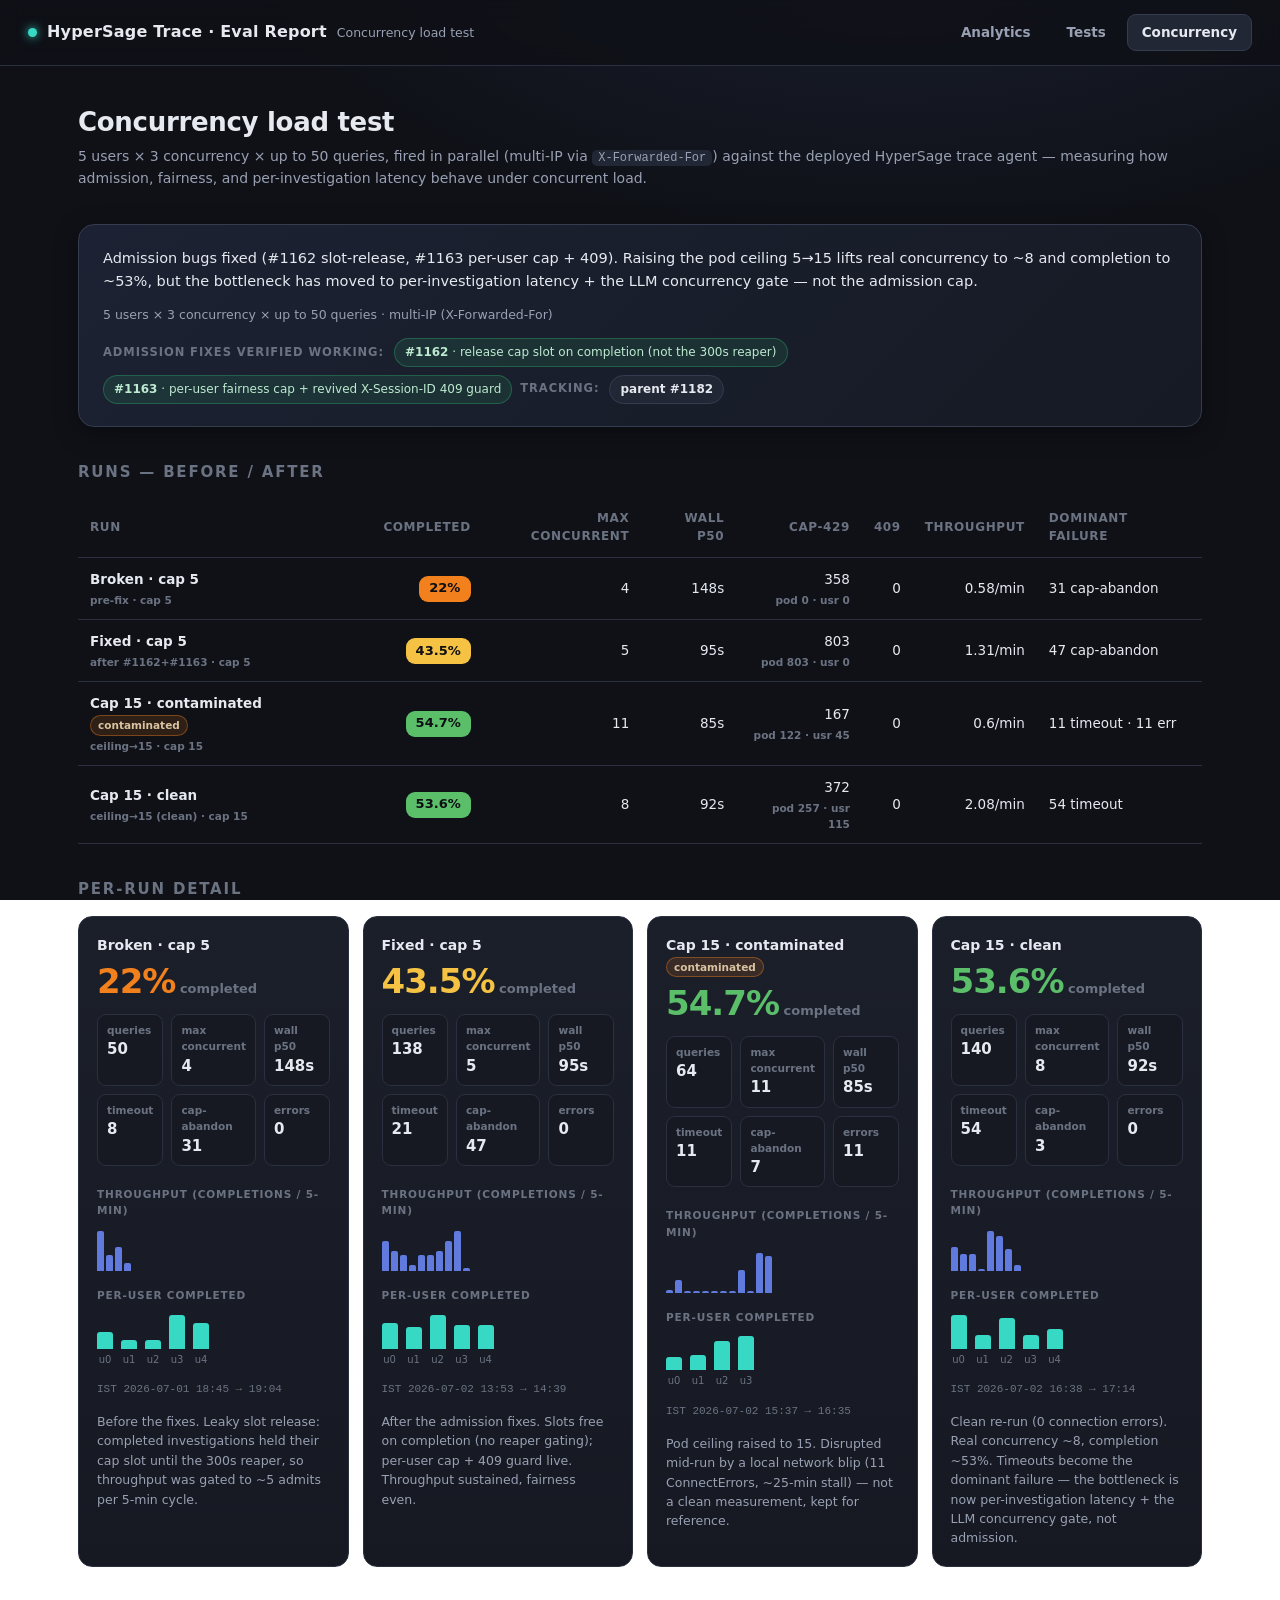
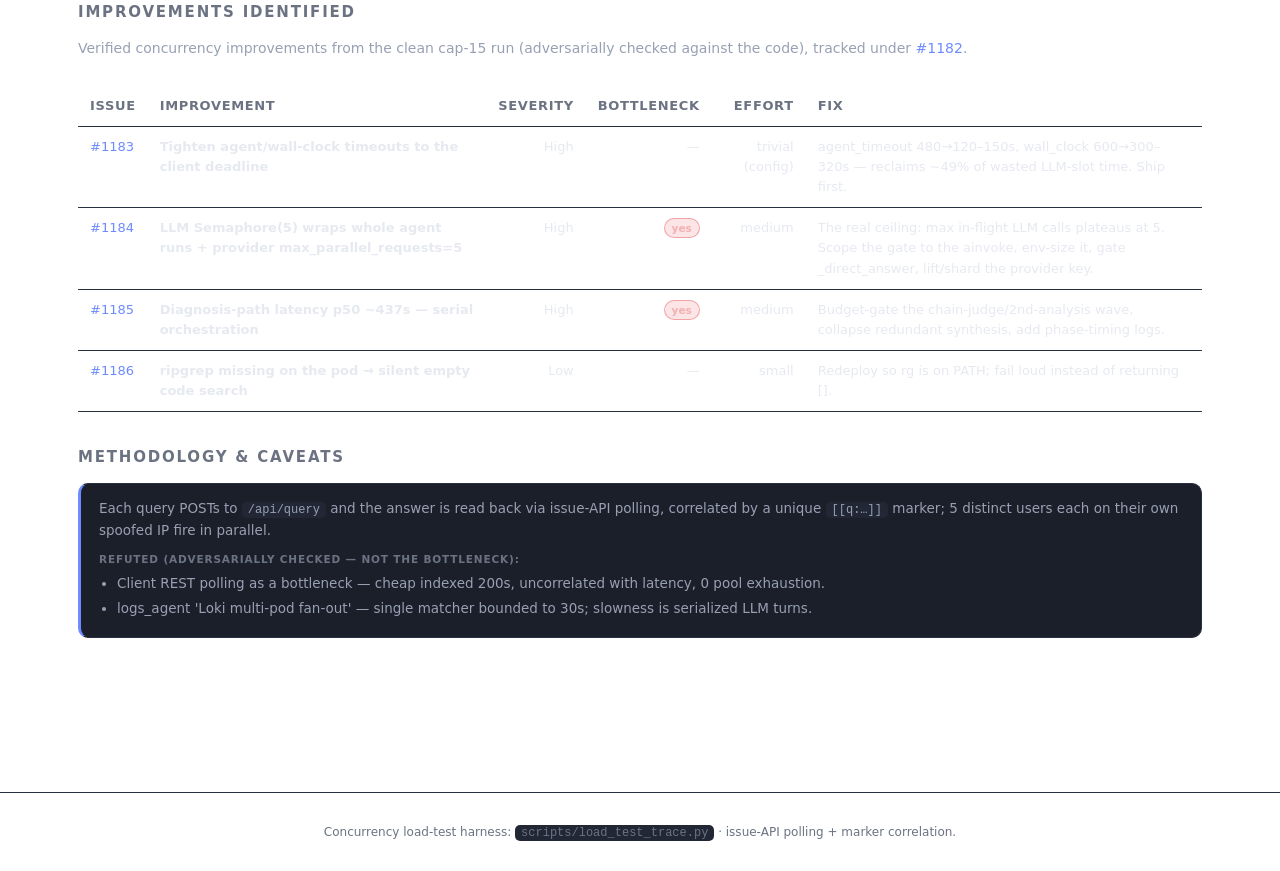
==== concurrency.html @ c591e7a0 "Add Concurrency section to the report site New concurrency.html page + nav link summarizing the 5-us" ====
<!DOCTYPE html>
<html lang="en">
<head>
  <meta charset="utf-8" />
  <meta name="viewport" content="width=device-width, initial-scale=1" />
  <title>Concurrency — HyperSage Trace Eval</title>
  <link rel="stylesheet" href="assets/styles.css" />
</head>
<body>
  <header class="top">
    <div class="brand"><span class="dot"></span><b>HyperSage Trace · Eval Report</b>
      <span class="sub" id="doc-sub">Concurrency load test</span></div>
    <nav>
      <a href="index.html">Analytics</a>
      <a href="tests.html">Tests</a>
      <a href="concurrency.html" class="active">Concurrency</a>
    </nav>
  </header>

  <main id="concurrency">
    <h1 class="page">Concurrency load test</h1>
    <p class="page-sub">5 users × 3 concurrency × up to 50 queries, fired in parallel (multi-IP via
      <code>X-Forwarded-For</code>) against the deployed HyperSage trace agent — measuring how admission,
      fairness, and per-investigation latency behave under concurrent load.</p>

    <section><div id="cc-headline"></div></section>

    <section>
      <h2>Runs — before / after</h2>
      <div id="cc-runs"></div>
    </section>

    <section>
      <h2>Per-run detail</h2>
      <div class="cards" id="cc-detail"></div>
    </section>

    <section>
      <h2>Improvements identified</h2>
      <p class="page-sub" id="cc-improve-sub"></p>
      <div id="cc-improve"></div>
    </section>

    <section>
      <h2>Methodology &amp; caveats</h2>
      <div class="note" id="cc-refuted"></div>
    </section>
  </main>

  <footer class="foot">Concurrency load-test harness: <code>scripts/load_test_trace.py</code> · issue-API polling + marker correlation.</footer>

  <script src="concurrency_data.js"></script>
  <script src="assets/app.js"></script>
</body>
</html>
---- assets/styles.css ----
/* HyperSage Trace — Evaluation Report :: styles */
:root {
  --bg: #0f1117;
  --bg-2: #161922;
  --panel: #1b1f2a;
  --panel-2: #222735;
  --border: #2a3040;
  --border-2: #353c4f;
  --text: #e6e9f0;
  --muted: #98a0b3;
  --faint: #6b7383;
  --accent: #6e8bff;
  --accent-2: #38d9c4;
  --s1: #e5484d; --s2: #f2811d; --s3: #f5c243; --s4: #5bbf6a; --s5: #2fa86b;
  --shadow: 0 6px 24px rgba(0,0,0,.35);
  --radius: 14px;
  --mono: ui-monospace, SFMono-Regular, "SF Mono", Menlo, Consolas, monospace;
  --sans: -apple-system, BlinkMacSystemFont, "Segoe UI", Roboto, Inter, system-ui, sans-serif;
}
* { box-sizing: border-box; }
html, body { margin: 0; padding: 0; }
body {
  font-family: var(--sans);
  background: radial-gradient(1200px 600px at 70% -10%, #1a2030 0%, var(--bg) 55%) fixed;
  color: var(--text);
  line-height: 1.55;
  -webkit-font-smoothing: antialiased;
}
a { color: var(--accent); text-decoration: none; }
a:hover { text-decoration: underline; }

/* ---- header / nav ---- */
header.top {
  position: sticky; top: 0; z-index: 20;
  display: flex; align-items: center; gap: 18px;
  padding: 14px 28px;
  background: rgba(15,17,23,.82);
  backdrop-filter: blur(10px);
  border-bottom: 1px solid var(--border);
}
header.top .brand { display: flex; align-items: baseline; gap: 10px; }
header.top .brand b { font-size: 16px; letter-spacing: .2px; }
header.top .brand .dot { width: 9px; height: 9px; border-radius: 50%; background: var(--accent-2); box-shadow: 0 0 10px var(--accent-2); }
header.top .sub { color: var(--muted); font-size: 12.5px; }
header.top nav { margin-left: auto; display: flex; gap: 6px; }
header.top nav a {
  padding: 7px 14px; border-radius: 9px; color: var(--muted);
  font-size: 13.5px; font-weight: 600; border: 1px solid transparent;
}
header.top nav a:hover { color: var(--text); background: var(--panel); text-decoration: none; }
header.top nav a.active { color: var(--text); background: var(--panel-2); border-color: var(--border-2); }

main { max-width: 1180px; margin: 0 auto; padding: 30px 28px 80px; }
h1.page { font-size: 26px; margin: 6px 0 4px; letter-spacing: -.3px; }
.page-sub { color: var(--muted); margin: 0 0 26px; font-size: 14px; }
section { margin: 34px 0; }
section > h2 { font-size: 15px; text-transform: uppercase; letter-spacing: .12em; color: var(--faint); margin: 0 0 14px; font-weight: 700; }

/* ---- cards ---- */
.cards { display: grid; grid-template-columns: repeat(auto-fit, minmax(170px,1fr)); gap: 14px; }
.card {
  background: linear-gradient(180deg, var(--panel) 0%, var(--bg-2) 100%);
  border: 1px solid var(--border); border-radius: var(--radius); padding: 18px 18px;
}
.card .k { color: var(--muted); font-size: 12.5px; font-weight: 600; }
.card .v { font-size: 30px; font-weight: 750; letter-spacing: -.5px; margin-top: 6px; }
.card .v small { font-size: 14px; color: var(--faint); font-weight: 600; }

/* ---- hero ---- */
.hero {
  display: grid; grid-template-columns: 230px 1fr; gap: 26px; align-items: center;
  background: linear-gradient(135deg, #1c2233 0%, #161a24 100%);
  border: 1px solid var(--border-2); border-radius: 18px; padding: 26px 28px; box-shadow: var(--shadow);
}
.hero .big { font-size: 64px; font-weight: 800; line-height: 1; letter-spacing: -2px; }
.hero .big span { font-size: 24px; color: var(--faint); font-weight: 600; }
.hero .ring { display:flex; flex-direction:column; align-items:center; gap:8px; }
.hero .ring .lbl { color: var(--muted); font-size: 12.5px; font-weight: 600; text-transform: uppercase; letter-spacing:.1em; }
.hero p { margin: 0; color: var(--muted); font-size: 14px; }
.hero .delta { display:inline-flex; align-items:center; gap:8px; margin-top:12px; font-size:13px; color:var(--text);
  background: rgba(91,191,106,.12); border:1px solid rgba(91,191,106,.35); padding:6px 12px; border-radius:999px; }

/* ---- param comparison bars ---- */
.params { display: flex; flex-direction: column; gap: 12px; }
.param-row { display: grid; grid-template-columns: 120px 1fr; gap: 16px; align-items: center; }
.param-row .name { font-weight: 650; font-size: 13.5px; text-transform: capitalize; }
.bars { display: flex; flex-direction: column; gap: 6px; }
.bar { display: grid; grid-template-columns: 96px 1fr 42px; align-items: center; gap: 10px; font-size: 12px; }
.bar .tag { color: var(--faint); }
.bar .track { display: block; height: 9px; background: var(--panel-2); border-radius: 999px; overflow: hidden; }
.bar .fill { display: block; height: 9px; border-radius: 999px; }
.bar .num { text-align: right; font-variant-numeric: tabular-nums; font-weight: 650; }
.legend { display:flex; gap:16px; margin-bottom:14px; font-size:12px; color:var(--muted); }
.legend i { display:inline-block; width:10px; height:10px; border-radius:3px; margin-right:6px; vertical-align:-1px; }

/* ---- distribution ---- */
.dist { display: grid; grid-template-columns: repeat(5,1fr); gap: 12px; align-items: end; height: 200px; }
.dist .col { display:flex; flex-direction:column; align-items:center; justify-content:flex-end; gap:8px; height:100%; }
.dist .col .barv { width: 100%; border-radius: 10px 10px 4px 4px; min-height: 4px; transition: height .3s; }
.dist .col .cnt { font-weight: 700; font-size: 14px; }
.dist .col .star { color: var(--muted); font-size: 12.5px; }

/* ---- channel table ---- */
table.simple { width: 100%; border-collapse: collapse; font-size: 13.5px; }
table.simple th, table.simple td { text-align: left; padding: 10px 12px; border-bottom: 1px solid var(--border); }
table.simple th { color: var(--faint); font-weight: 650; font-size: 12px; text-transform: uppercase; letter-spacing:.05em; }
table.simple td.num, table.simple th.num { text-align: right; font-variant-numeric: tabular-nums; }

.note { background: var(--panel); border: 1px solid var(--border); border-left: 3px solid var(--accent); border-radius: 10px; padding: 14px 18px; color: var(--muted); font-size: 13.5px; }

/* ---- score chips / badges ---- */
.score { display:inline-flex; align-items:center; justify-content:center; min-width: 26px; height: 22px; padding: 0 7px;
  border-radius: 7px; font-weight: 750; font-size: 12.5px; color: #0c0e13; font-variant-numeric: tabular-nums; }
.badge-overall { display:inline-flex; align-items:center; justify-content:center; min-width: 46px; height: 30px; padding: 0 10px;
  border-radius: 9px; font-weight: 800; font-size: 15px; color:#0c0e13; font-variant-numeric: tabular-nums; }
.pill { display:inline-block; padding: 2px 9px; border-radius:999px; font-size:11.5px; font-weight:650; border:1px solid var(--border-2); color: var(--muted); }
.pill.synth { color:#bdead0; background: rgba(47,168,107,.14); border-color: rgba(47,168,107,.4); }
.pill.nc { color:#d9c3a1; background: rgba(242,129,29,.12); border-color: rgba(242,129,29,.32); }

/* ---- tests controls ---- */
.controls { display:flex; gap:12px; align-items:center; flex-wrap:wrap; margin-bottom:16px; }
.controls input[type=search], .controls select {
  background: var(--panel); border: 1px solid var(--border-2); color: var(--text);
  padding: 9px 12px; border-radius: 10px; font-size: 13.5px; font-family: var(--sans); outline: none;
}
.controls input[type=search] { min-width: 280px; flex: 1; }
.controls input[type=search]:focus, .controls select:focus { border-color: var(--accent); }
.controls .count { color: var(--muted); font-size: 13px; margin-left:auto; }

/* ---- tests list ---- */
.tlist { display:flex; flex-direction:column; gap:8px; }
.trow {
  display:grid; grid-template-columns: 150px 1fr auto auto; gap:16px; align-items:center;
  background: var(--panel); border:1px solid var(--border); border-radius:12px; padding:13px 16px; cursor:pointer;
  transition: border-color .15s, transform .05s, background .15s;
}
.trow:hover { border-color: var(--accent); background: var(--panel-2); }
.trow:active { transform: translateY(1px); }
.trow .chan { color: var(--muted); font-size: 12px; font-weight: 650; }
.trow .chan .pill { margin-top:6px; }
.trow .q { font-size: 14px; color: var(--text); overflow:hidden; text-overflow:ellipsis; white-space:nowrap; }
.trow .mini { display:flex; gap:4px; }
.trow .mini .score { min-width:22px; height:20px; font-size:11px; }

/* ---- modal ---- */
.overlay { position: fixed; inset:0; background: rgba(6,8,12,.72); backdrop-filter: blur(4px); z-index:50;
  display:none; align-items:flex-start; justify-content:center; padding: 40px 20px; overflow-y:auto; }
.overlay.open { display:flex; }
.modal {
  width: min(1080px, 100%); background: var(--bg-2); border:1px solid var(--border-2);
  border-radius: 18px; box-shadow: var(--shadow); overflow:hidden; animation: pop .16s ease-out;
}
@keyframes pop { from { transform: translateY(10px) scale(.99); opacity:0; } to { transform:none; opacity:1; } }
.modal .mhead { display:flex; align-items:flex-start; gap:16px; padding: 22px 26px 18px; border-bottom:1px solid var(--border); }
.modal .mhead .qtext { font-size: 16px; font-weight: 600; white-space: pre-wrap; word-break: break-word; }
.modal .mhead .meta { color: var(--muted); font-size: 12.5px; margin-top: 8px; display:flex; gap:10px; flex-wrap:wrap; align-items:center; }
.modal .close { margin-left:auto; flex:none; background: var(--panel-2); border:1px solid var(--border-2); color:var(--text);
  width:34px; height:34px; border-radius:9px; cursor:pointer; font-size:18px; line-height:1; }
.modal .close:hover { background: var(--s1); color:#fff; border-color: var(--s1); }
.modal .mbody { padding: 22px 26px 28px; }
.compare { display:grid; grid-template-columns: 1fr 1fr; gap:18px; }
.col-box { background: var(--panel); border:1px solid var(--border); border-radius:12px; overflow:hidden; }
.col-box .ch { display:flex; align-items:center; gap:8px; padding:11px 16px; border-bottom:1px solid var(--border); font-weight:700; font-size:13px; }
.col-box .ch .dot { width:8px;height:8px;border-radius:50%; }
.col-box .body { padding: 14px 16px; font-size: 13.5px; max-height: 460px; overflow-y:auto; }
.md { word-break: break-word; }
.md h1,.md h2,.md h3 { font-size: 15px; margin: 14px 0 6px; }
.md table { border-collapse: collapse; width:100%; font-size:12px; margin:8px 0; }
.md th,.md td { border:1px solid var(--border-2); padding:5px 8px; text-align:left; }
.md code { background: var(--panel-2); padding:1px 5px; border-radius:5px; font-family:var(--mono); font-size:12px; }
.md pre { background:#0c0e14; border:1px solid var(--border); border-radius:8px; padding:12px; overflow-x:auto; }
.md pre code { background:none; padding:0; }
.md p { margin: 8px 0; }
.devmsg { padding: 10px 0; border-bottom:1px dashed var(--border); }
.devmsg:last-child { border-bottom:none; }
.devmsg .who { font-size:11px; font-weight:700; color:var(--muted); text-transform:uppercase; letter-spacing:.05em; margin-bottom:4px; }
.devmsg .who.bot { color: var(--accent); }
.empty { color: var(--faint); font-style: italic; padding: 8px 0; }

/* ---- ratings grid in modal ---- */
.ratings { margin-top: 22px; display:grid; grid-template-columns: 1fr 1fr; gap:12px; }
.rcard { background: var(--panel); border:1px solid var(--border); border-radius:12px; padding:14px 16px; }
.rcard .rh { display:flex; align-items:center; gap:10px; }
.rcard .rh .nm { font-weight:700; font-size:13.5px; text-transform:capitalize; }
.rcard .reason { color: var(--muted); font-size:13px; margin-top:8px; }
.rcard.full { grid-column: 1 / -1; }

footer.foot { color: var(--faint); font-size: 12px; text-align:center; padding: 30px; border-top:1px solid var(--border); margin-top:40px; }

@media (max-width: 820px) {
  .hero { grid-template-columns: 1fr; text-align:center; }
  .compare, .ratings { grid-template-columns: 1fr; }
  .trow { grid-template-columns: 1fr auto; }
  .trow .mini { display:none; }
}

/* ===================== multi-run / versioning ===================== */
.runbar { display:flex; align-items:center; gap:10px; flex-wrap:wrap; margin: 0 0 22px;
  background: var(--panel); border:1px solid var(--border); border-radius:12px; padding:10px 14px; }
.runbar .rb-lab { font-size:12px; text-transform:uppercase; letter-spacing:.1em; color:var(--faint); font-weight:700; }
.runbar .rb-vs { font-size:12.5px; color:var(--muted); }
.runbar .rb-sel { background: var(--panel-2); border:1px solid var(--border-2); color:var(--text);
  padding:7px 11px; border-radius:9px; font-size:13px; font-family:var(--sans); outline:none; cursor:pointer; }
.runbar .rb-sel:focus { border-color: var(--accent); }
.runbar .rb-hint { margin-left:auto; font-size:12px; color:var(--faint); }

.hero .ring .runtag { font-size:11px; color:var(--muted); font-weight:600; margin-top:2px; }
.hero .delta.flat { background: rgba(152,160,179,.10); border-color: var(--border-2); color: var(--muted); }
.cdelta { margin-top:8px; }

/* delta chips */
.dlt { display:inline-flex; align-items:center; gap:3px; font-size:12px; font-weight:750; font-variant-numeric:tabular-nums;
  padding:2px 8px; border-radius:999px; border:1px solid var(--border-2); white-space:nowrap; }
.dlt.up { color:#bdead0; background: rgba(47,168,107,.15); border-color: rgba(47,168,107,.42); }
.dlt.down { color:#f3b0b3; background: rgba(229,72,77,.13); border-color: rgba(229,72,77,.4); }
.dlt.flat { color: var(--muted); background: rgba(152,160,179,.10); }

/* trend table */
table.trend td, table.trend th { padding:9px 12px; vertical-align:middle; }
table.trend td.cap { text-transform:capitalize; }
table.trend .thsub { display:block; color:var(--faint); font-size:10.5px; font-weight:600; letter-spacing:0; text-transform:none; margin-top:2px; }
table.trend td.selcol, table.trend th.selcol { background: rgba(110,139,255,.08); }
table.trend th.selcol { border-bottom-color: var(--accent); }

/* tests row: delta column (later rule overrides the base 4-col grid, non-destructively) */
.trow { grid-template-columns: 150px 1fr auto auto auto; }
.trow .tdelta { display:flex; justify-content:flex-end; min-width:74px; }

/* modal version tabs */
.vtabs { display:flex; align-items:center; gap:8px; padding:12px 26px; border-bottom:1px solid var(--border); background: var(--panel); flex-wrap:wrap; }
.vtabs .vtabs-lab { font-size:10.5px; text-transform:uppercase; letter-spacing:.12em; color:var(--faint); font-weight:700; order:-1; margin-right:2px; }
.vtab { display:flex; align-items:center; gap:8px; background: var(--bg-2); border:1px solid var(--border-2); color:var(--muted);
  padding:6px 12px; border-radius:9px; cursor:pointer; font-size:12.5px; font-family:var(--sans); font-weight:650; }
.vtab:hover { color:var(--text); border-color: var(--accent); }
.vtab.on { color:var(--text); background: var(--panel-2); border-color: var(--accent); }
.vtab b { font-weight:800; font-variant-numeric:tabular-nums; }

@media (max-width: 820px) {
  .trow { grid-template-columns: 1fr auto; }
  .trow .mini, .trow .tdelta { display:none; }
}

/* ===================== concurrency section ===================== */
code { background: var(--panel-2); padding: 1px 6px; border-radius: 5px; font-family: var(--mono); font-size: 12px; }
.faintx { color: var(--faint); }
.cc-hero { background: linear-gradient(135deg,#1c2233 0%,#161a24 100%); border:1px solid var(--border-2);
  border-radius:16px; padding:22px 24px; box-shadow: var(--shadow); }
.cc-hero p { margin:0 0 12px; font-size:14.5px; color: var(--text); line-height:1.6; }
.cc-meta { color: var(--muted); font-size:12.5px; margin-bottom:14px; }
.cc-chips { display:flex; flex-wrap:wrap; gap:8px; align-items:center; }
.cc-chips .cc-lab { color: var(--faint); font-size:11.5px; font-weight:700; text-transform:uppercase; letter-spacing:.08em; margin-right:2px; }
.chip-ok { font-size:12px; padding:4px 10px; border-radius:999px; color:#bdead0; background:rgba(47,168,107,.14); border:1px solid rgba(47,168,107,.4); }
.chip-parent { font-size:12px; padding:4px 10px; border-radius:999px; background:var(--panel-2); border:1px solid var(--border-2); }
.chip-ok a, .chip-parent a { color: inherit; font-weight:700; }

table.cc-runs td, table.cc-runs th { padding:11px 12px; vertical-align:middle; }
table.cc-runs .thsub, .cc-card .thsub { display:block; color:var(--faint); font-size:10.5px; font-weight:600; text-transform:none; letter-spacing:0; margin-top:2px; }
.tagx { display:inline-block; padding:1px 7px; border-radius:999px; font-size:10.5px; font-weight:700; border:1px solid var(--border-2); color:var(--muted); }
.tagx.warn { color:#d9c3a1; background:rgba(242,129,29,.14); border-color:rgba(242,129,29,.4); }
.tagx.hot { color:#f3b0b3; background:rgba(229,72,77,.14); border-color:rgba(229,72,77,.42); }

.cc-card { display:flex; flex-direction:column; gap:6px; }
.cc-card-h { font-size:14px; }
.cc-big { font-size:34px; font-weight:800; letter-spacing:-1px; line-height:1; margin:2px 0 6px; }
.cc-big span { font-size:13px; color:var(--faint); font-weight:600; letter-spacing:0; }
.cc-stats { display:grid; grid-template-columns:repeat(3,1fr); gap:8px; margin:4px 0; }
.sx { background:var(--bg-2); border:1px solid var(--border); border-radius:9px; padding:7px 9px; }
.sx .sk { color:var(--faint); font-size:10.5px; font-weight:600; }
.sx .sv { font-size:15px; font-weight:750; font-variant-numeric:tabular-nums; }
.cc-sub2 { color:var(--faint); font-size:10.5px; text-transform:uppercase; letter-spacing:.08em; font-weight:700; margin:10px 0 5px; }
.spark { display:inline-flex; align-items:flex-end; gap:2px; height:42px; }
.spark i { display:block; width:7px; border-radius:2px 2px 0 0; background:var(--accent); opacity:.85; }
.pu-row { display:flex; gap:8px; align-items:flex-end; }
.pu { display:flex; flex-direction:column; align-items:center; gap:3px; }
.pu i { display:block; width:16px; border-radius:3px 3px 0 0; background:var(--accent-2); }
.pu em { color:var(--faint); font-size:10px; font-style:normal; }
.cc-win { color:var(--faint); font-size:11px; margin-top:8px; font-family:var(--mono); }
.cc-note { color:var(--muted); font-size:12.5px; margin:8px 0 0; line-height:1.55; }
table.cc-improve td, table.cc-improve th { padding:10px 12px; vertical-align:top; font-size:13px; }
.cc-ref { margin:6px 0 0; padding-left:18px; }
.cc-ref li { margin:4px 0; }
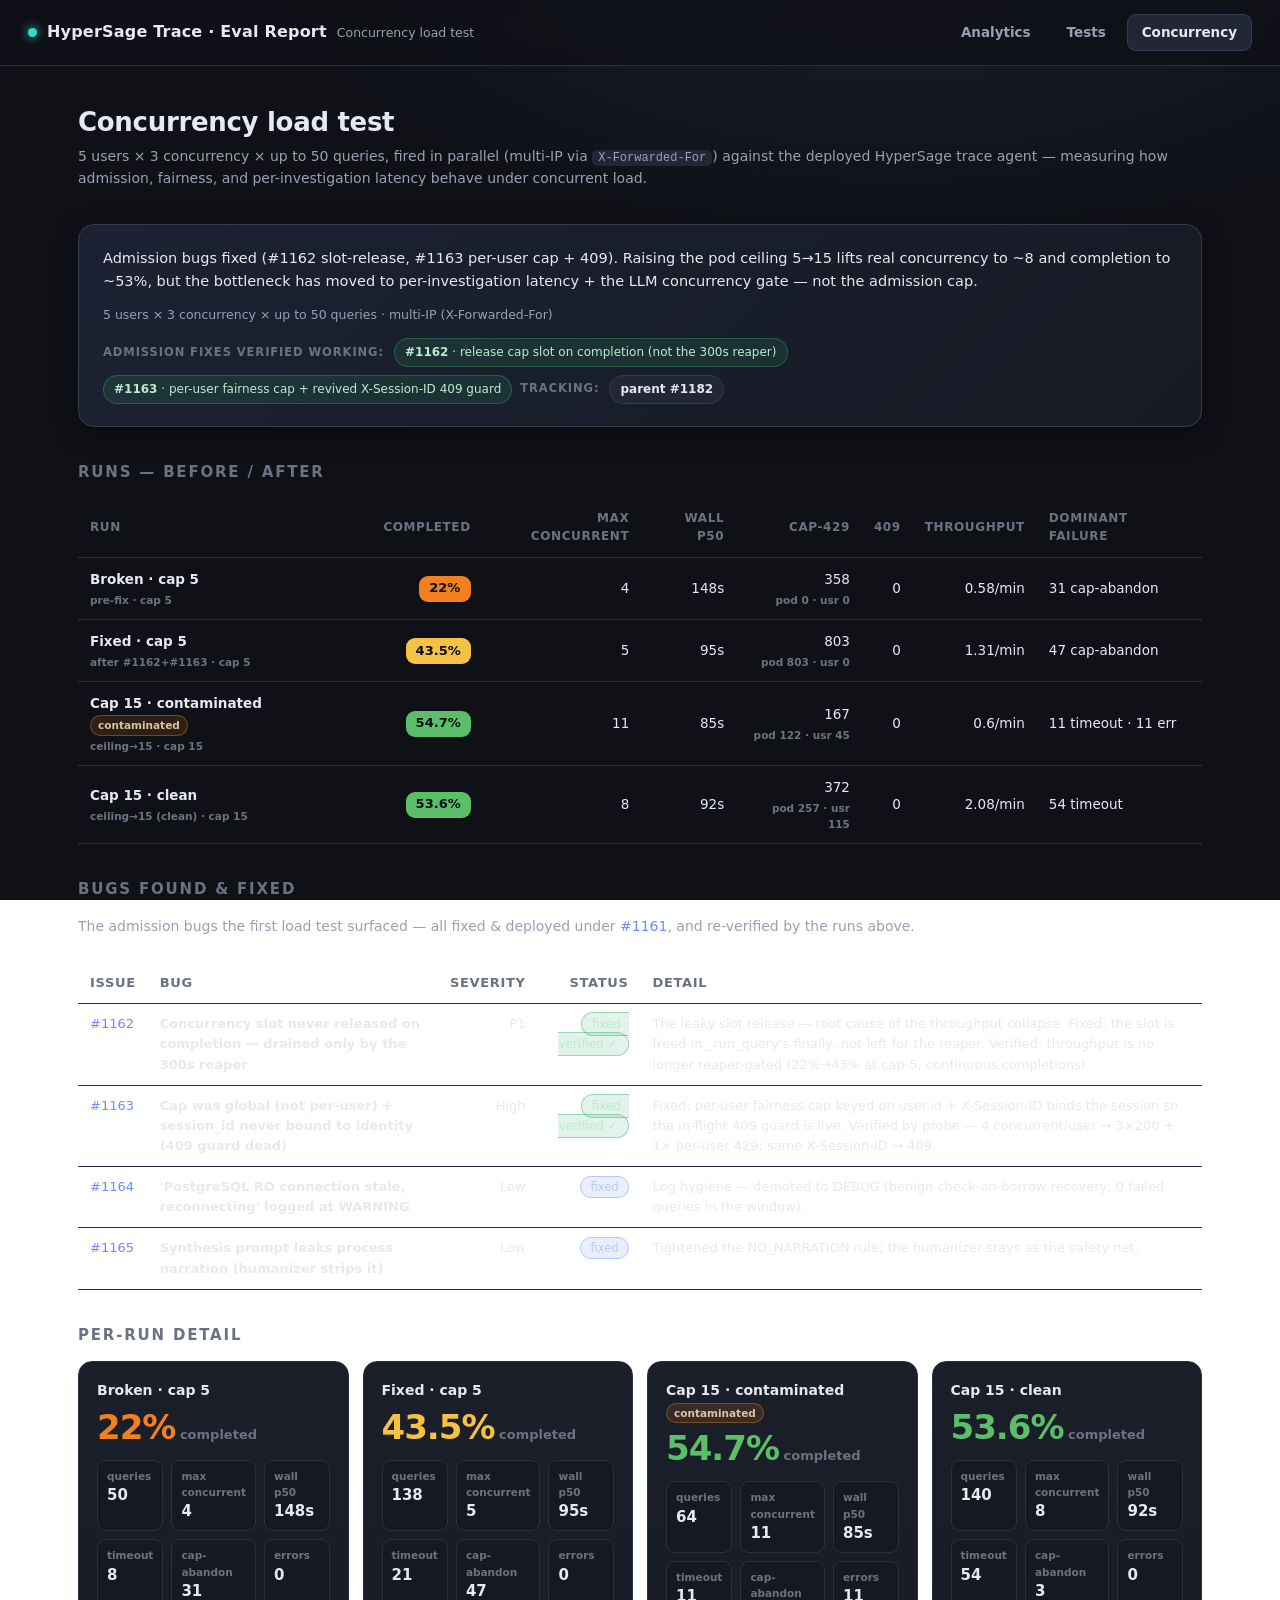
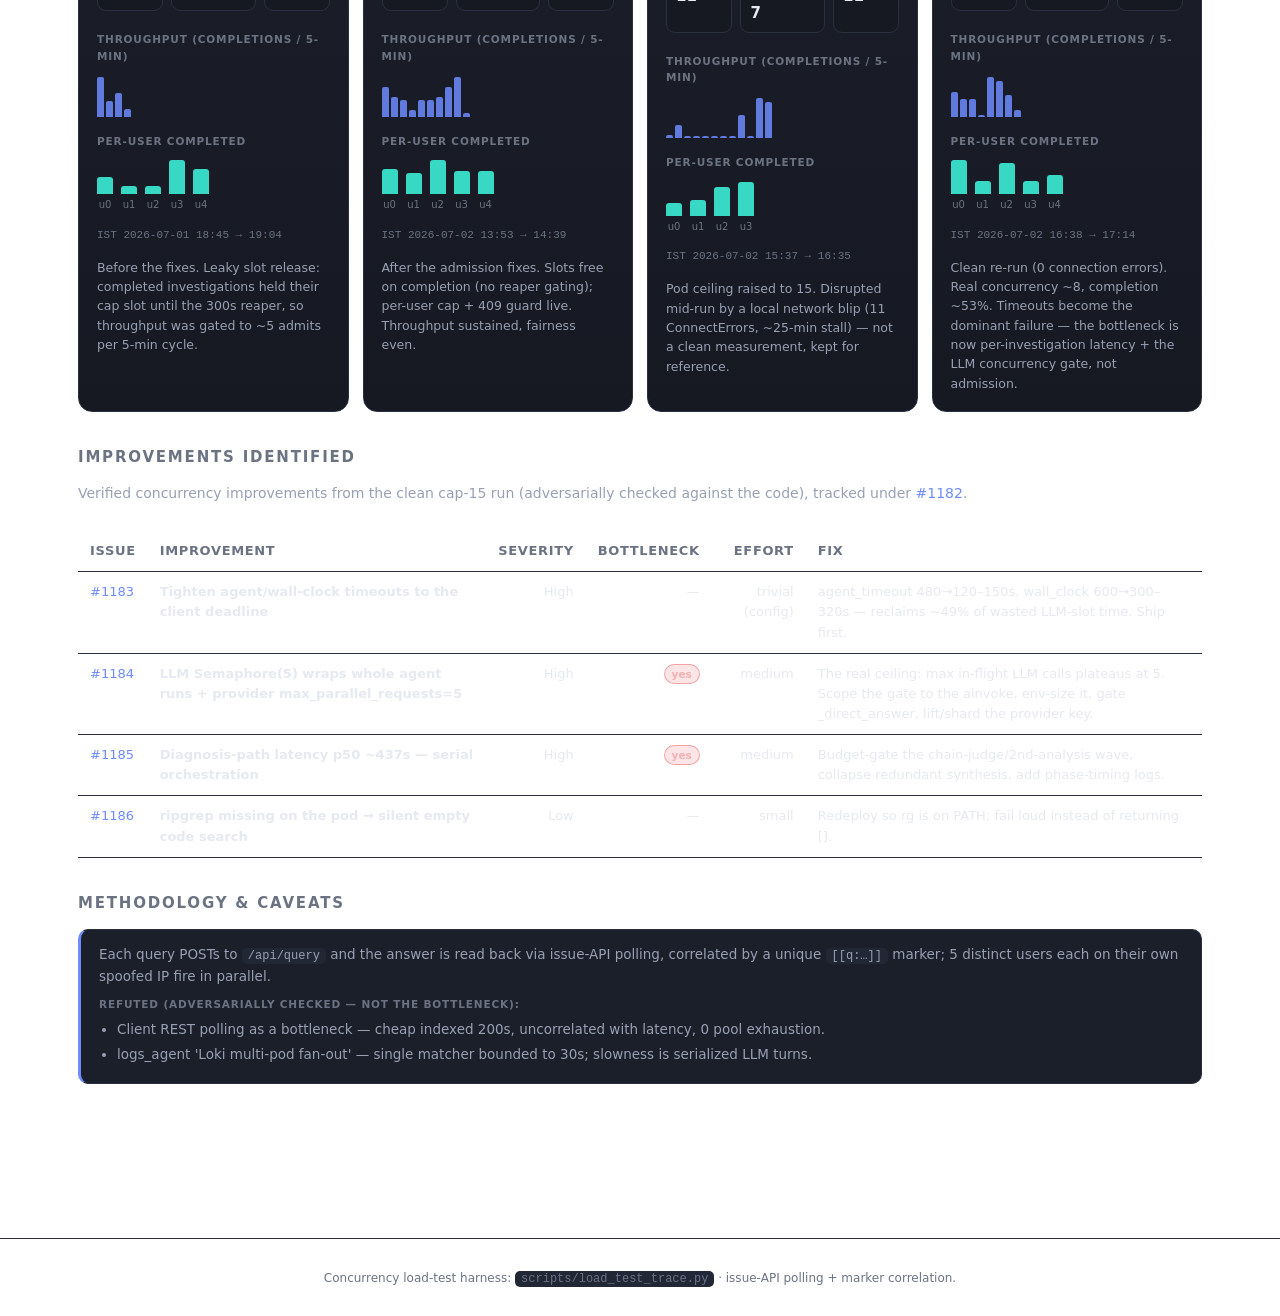
==== commit 139a603b: "Concurrency page: add 'Bugs found & fixed' section (#1161: #1162-1165) Show the admission bugs the l" ====
--- a/concurrency.html
+++ b/concurrency.html
@@ -31,6 +31,12 @@
     </section>
 
     <section>
+      <h2>Bugs found &amp; fixed</h2>
+      <p class="page-sub" id="cc-fixed-sub"></p>
+      <div id="cc-fixed"></div>
+    </section>
+
+    <section>
       <h2>Per-run detail</h2>
       <div class="cards" id="cc-detail"></div>
     </section>
--- a/assets/styles.css
+++ b/assets/styles.css
@@ -279,3 +279,4 @@
 table.cc-improve td, table.cc-improve th { padding:10px 12px; vertical-align:top; font-size:13px; }
 .cc-ref { margin:6px 0 0; padding-left:18px; }
 .cc-ref li { margin:4px 0; }
+.chip-fixed { font-size:11.5px; padding:3px 9px; border-radius:999px; color:#bdc8ea; background:rgba(110,139,255,.14); border:1px solid rgba(110,139,255,.4); }
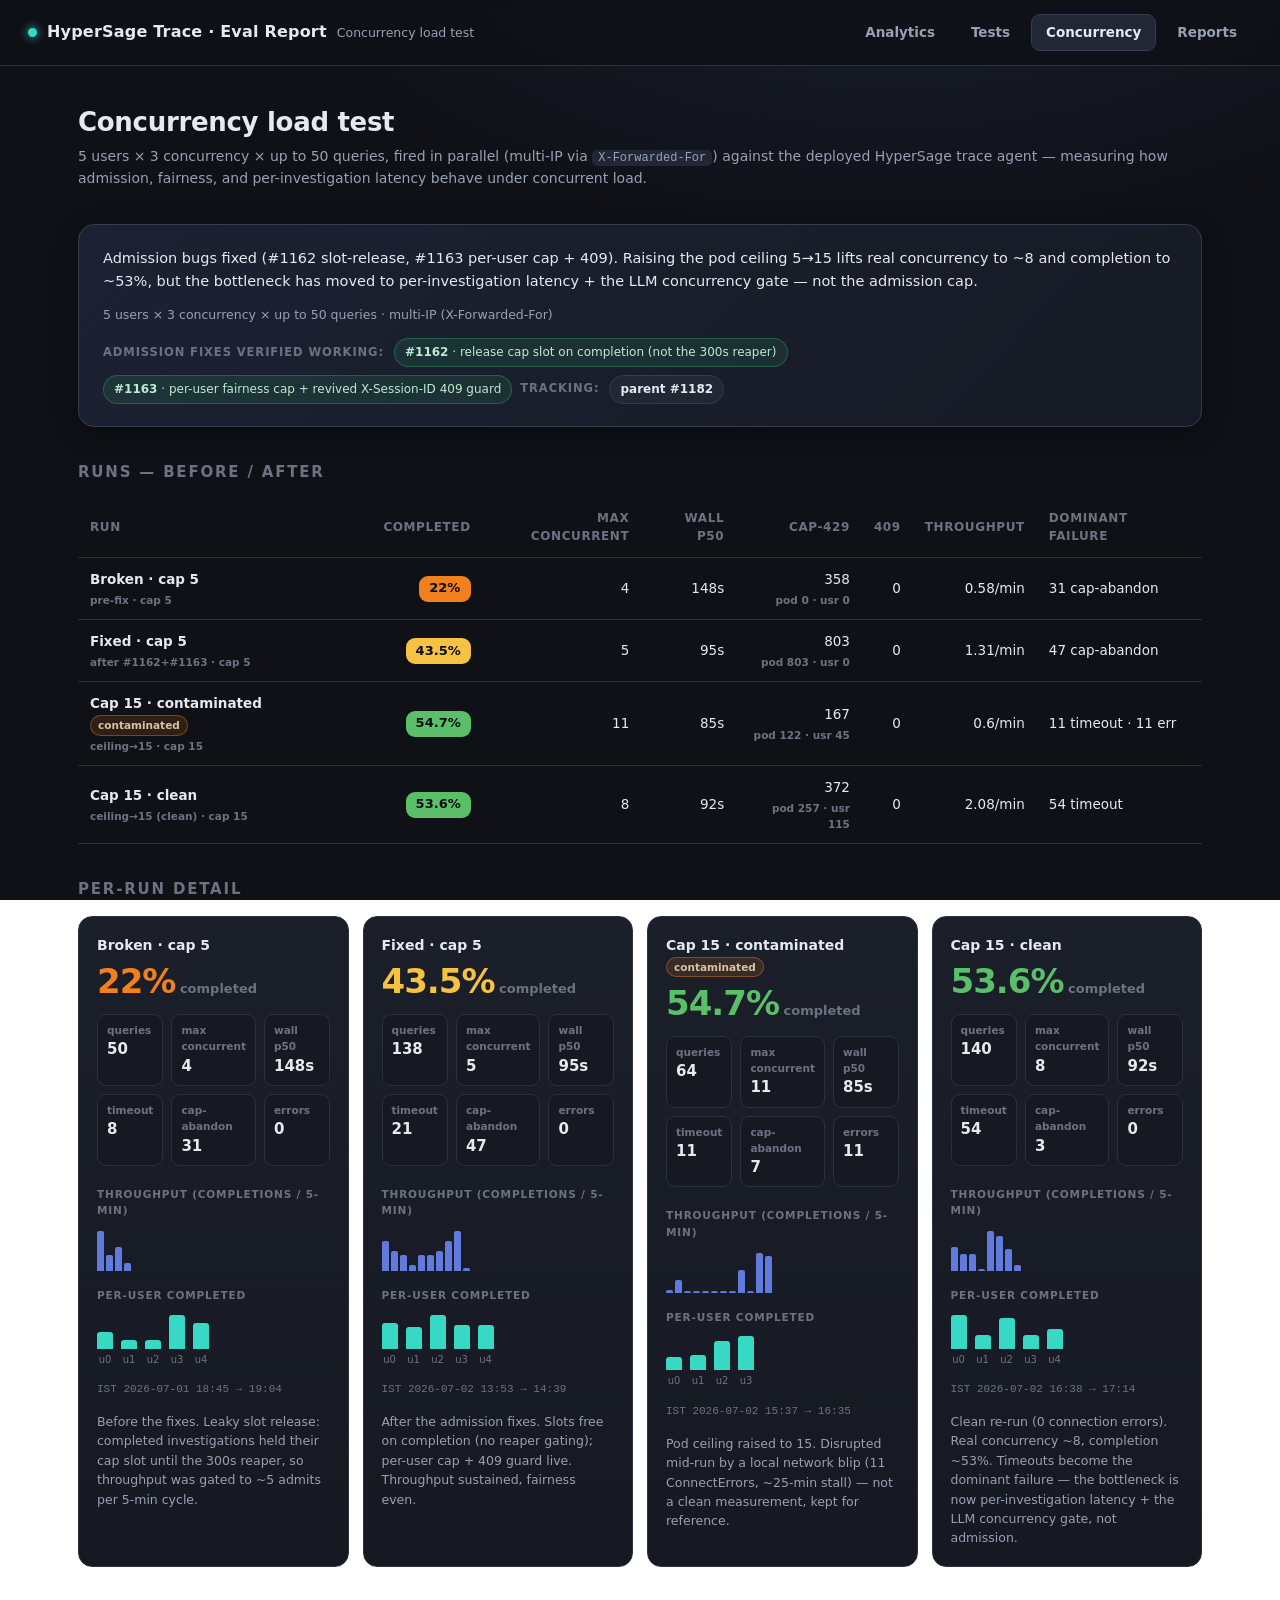
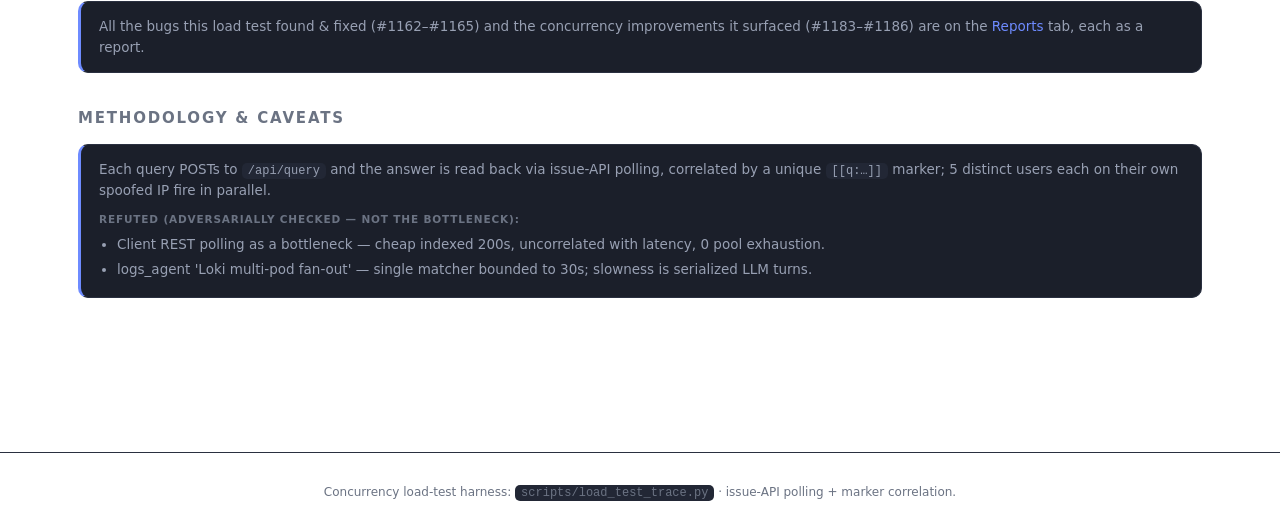
==== commit f12dbeb6: "Add Reports tab: all fixes & bugs as reports (query quality + concurrency) New reports.html page + n" ====
--- a/concurrency.html
+++ b/concurrency.html
@@ -14,6 +14,7 @@
       <a href="index.html">Analytics</a>
       <a href="tests.html">Tests</a>
       <a href="concurrency.html" class="active">Concurrency</a>
+      <a href="reports.html">Reports</a>
     </nav>
   </header>
 
@@ -31,20 +32,13 @@
     </section>
 
     <section>
-      <h2>Bugs found &amp; fixed</h2>
-      <p class="page-sub" id="cc-fixed-sub"></p>
-      <div id="cc-fixed"></div>
-    </section>
-
-    <section>
       <h2>Per-run detail</h2>
       <div class="cards" id="cc-detail"></div>
     </section>
 
     <section>
-      <h2>Improvements identified</h2>
-      <p class="page-sub" id="cc-improve-sub"></p>
-      <div id="cc-improve"></div>
+      <div class="note">All the bugs this load test found &amp; fixed (#1162–#1165) and the concurrency
+        improvements it surfaced (#1183–#1186) are on the <a href="reports.html">Reports</a> tab, each as a report.</div>
     </section>
 
     <section>
--- a/assets/styles.css
+++ b/assets/styles.css
@@ -280,3 +280,38 @@
 .cc-ref { margin:6px 0 0; padding-left:18px; }
 .cc-ref li { margin:4px 0; }
 .chip-fixed { font-size:11.5px; padding:3px 9px; border-radius:999px; color:#bdc8ea; background:rgba(110,139,255,.14); border:1px solid rgba(110,139,255,.4); }
+
+/* ===================== reports page ===================== */
+#rp-summary { margin: 0 0 8px; }
+.rp-tot { display:flex; gap:10px; align-items:center; flex-wrap:wrap; }
+.rp-pill { font-size:12.5px; font-weight:700; padding:5px 12px; border-radius:999px; border:1px solid var(--border-2); font-variant-numeric:tabular-nums; }
+.rp-pill.fixed { color:#bdead0; background:rgba(47,168,107,.14); border-color:rgba(47,168,107,.4); }
+.rp-pill.open { color:#d9c3a1; background:rgba(242,129,29,.14); border-color:rgba(242,129,29,.4); }
+.rp-pill.artifact { color:var(--muted); background:rgba(152,160,179,.10); }
+.rp-tot-n { color:var(--faint); font-size:12.5px; margin-left:auto; }
+
+.rp-cat { margin: 30px 0; }
+.rp-track { margin: 16px 0 22px; }
+.rp-track-h { border-left:3px solid var(--accent); padding:2px 0 2px 12px; margin-bottom:12px; }
+.rp-track-t { font-size:14.5px; font-weight:650; }
+.rp-track-t a { color: var(--accent); }
+.rp-track-b { color: var(--muted); font-size:13px; margin-top:3px; }
+
+.rp-cards { display:grid; grid-template-columns: repeat(auto-fill, minmax(300px,1fr)); gap:12px; }
+.rp-card { background: linear-gradient(180deg,var(--panel) 0%,var(--bg-2) 100%); border:1px solid var(--border);
+  border-left:3px solid var(--border-2); border-radius:12px; padding:14px 16px; display:flex; flex-direction:column; gap:7px; }
+.rp-card.fixed { border-left-color:#2fa86b; }
+.rp-card.open { border-left-color:#f2811d; }
+.rp-card.artifact { border-left-color:#6b7383; opacity:.85; }
+.rp-card.tracking { border-left-color:#6e8bff; }
+.rp-card-h { display:flex; align-items:center; gap:8px; }
+.rp-card-h > a { font-weight:800; font-size:13px; color:var(--accent); font-variant-numeric:tabular-nums; }
+.rp-status { font-size:10.5px; font-weight:700; padding:2px 8px; border-radius:999px; text-transform:uppercase; letter-spacing:.04em; border:1px solid var(--border-2); color:var(--muted); }
+.rp-status.fixed { color:#bdead0; background:rgba(47,168,107,.16); border-color:rgba(47,168,107,.42); }
+.rp-status.open { color:#d9c3a1; background:rgba(242,129,29,.14); border-color:rgba(242,129,29,.4); }
+.rp-status.artifact { color:var(--muted); background:rgba(152,160,179,.10); }
+.rp-status.tracking { color:#bdc8ea; background:rgba(110,139,255,.14); border-color:rgba(110,139,255,.4); }
+.rp-type { margin-left:auto; font-size:10.5px; color:var(--faint); text-transform:uppercase; letter-spacing:.06em; font-weight:700; }
+.rp-title { font-size:13.5px; font-weight:650; line-height:1.35; }
+.rp-sum { color:var(--muted); font-size:12.5px; line-height:1.5; }
+.rp-open { font-size:12px; color:var(--accent); font-weight:600; margin-top:auto; }
